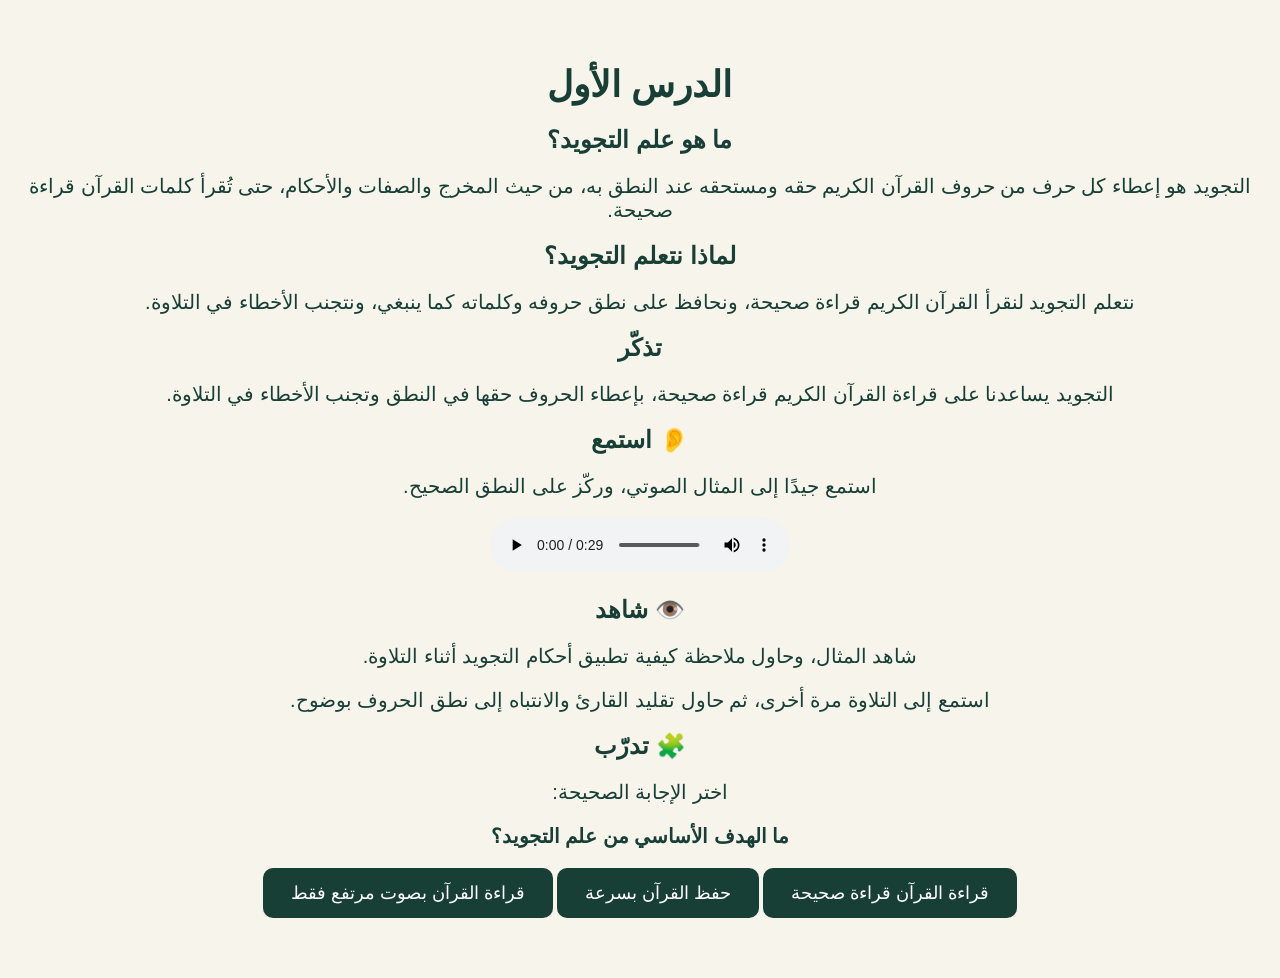
==== lecon1.html @ 3bf8f515 "Update lecon1.html" ====
<!DOCTYPE html>
<html lang="ar" dir="rtl">
<head>
  <meta charset="UTF-8">
  <meta name="viewport" content="width=device-width, initial-scale=1.0">
  <title>الدرس الأول - ما هو علم التجويد؟</title>
  <link rel="stylesheet" href="style.css">
</head>

<body>
  <h1>الدرس الأول</h1>
  <h2>ما هو علم التجويد؟</h2>
  <p>
التجويد هو إعطاء كل حرف من حروف القرآن الكريم حقه ومستحقه عند النطق به، من حيث المخرج والصفات والأحكام، حتى تُقرأ كلمات القرآن قراءة صحيحة.
</p>
  <h2>لماذا نتعلم التجويد؟</h2>
  <p>
نتعلم التجويد لنقرأ القرآن الكريم قراءة صحيحة، ونحافظ على نطق حروفه وكلماته كما ينبغي، ونتجنب الأخطاء في التلاوة.
</p>
  <h2>تذكّر</h2>
<p>
التجويد يساعدنا على قراءة القرآن الكريم قراءة صحيحة، بإعطاء الحروف حقها في النطق وتجنب الأخطاء في التلاوة.
</p>
  <h2>👂 استمع</h2>
<p>استمع جيدًا إلى المثال الصوتي، وركّز على النطق الصحيح.</p>
<audio controls>
  <source src="112.mp3" type="audio/mpeg">
</audio>
  <h2>👁️ شاهد</h2>
<p>شاهد المثال، وحاول ملاحظة كيفية تطبيق أحكام التجويد أثناء التلاوة.</p>
  <p>استمع إلى التلاوة مرة أخرى، ثم حاول تقليد القارئ والانتباه إلى نطق الحروف بوضوح.</p>
 <h2>🧩 تدرّب</h2>
<p>اختر الإجابة الصحيحة:</p>
<p><strong>ما الهدف الأساسي من علم التجويد؟</strong></p>
<div class="reponses">
    <button onclick="document.getElementById('resultat').innerHTML='✅ إجابة صحيحة'">قراءة القرآن قراءة صحيحة</button>
  <button>حفظ القرآن بسرعة</button>
  <button>قراءة القرآن بصوت مرتفع فقط</button>
</div>
  <p id="resultat"></p>
</body>
</html>
---- style.css ----
body {
  direction: rtl;
  text-align: center;
  font-family: Arial, sans-serif;
  margin: 0;
  padding: 40px 20px;
  background: #f7f4ec;
  color: #173f35;
}

h1 {
  font-size: 36px;
  margin-bottom: 10px;
}

p {
  font-size: 20px;
}
button {
  background: #173f35;
  color: white;
  border: none;
  padding: 14px 28px;
  font-size: 18px;
  border-radius: 10px;
  cursor: pointer;
}
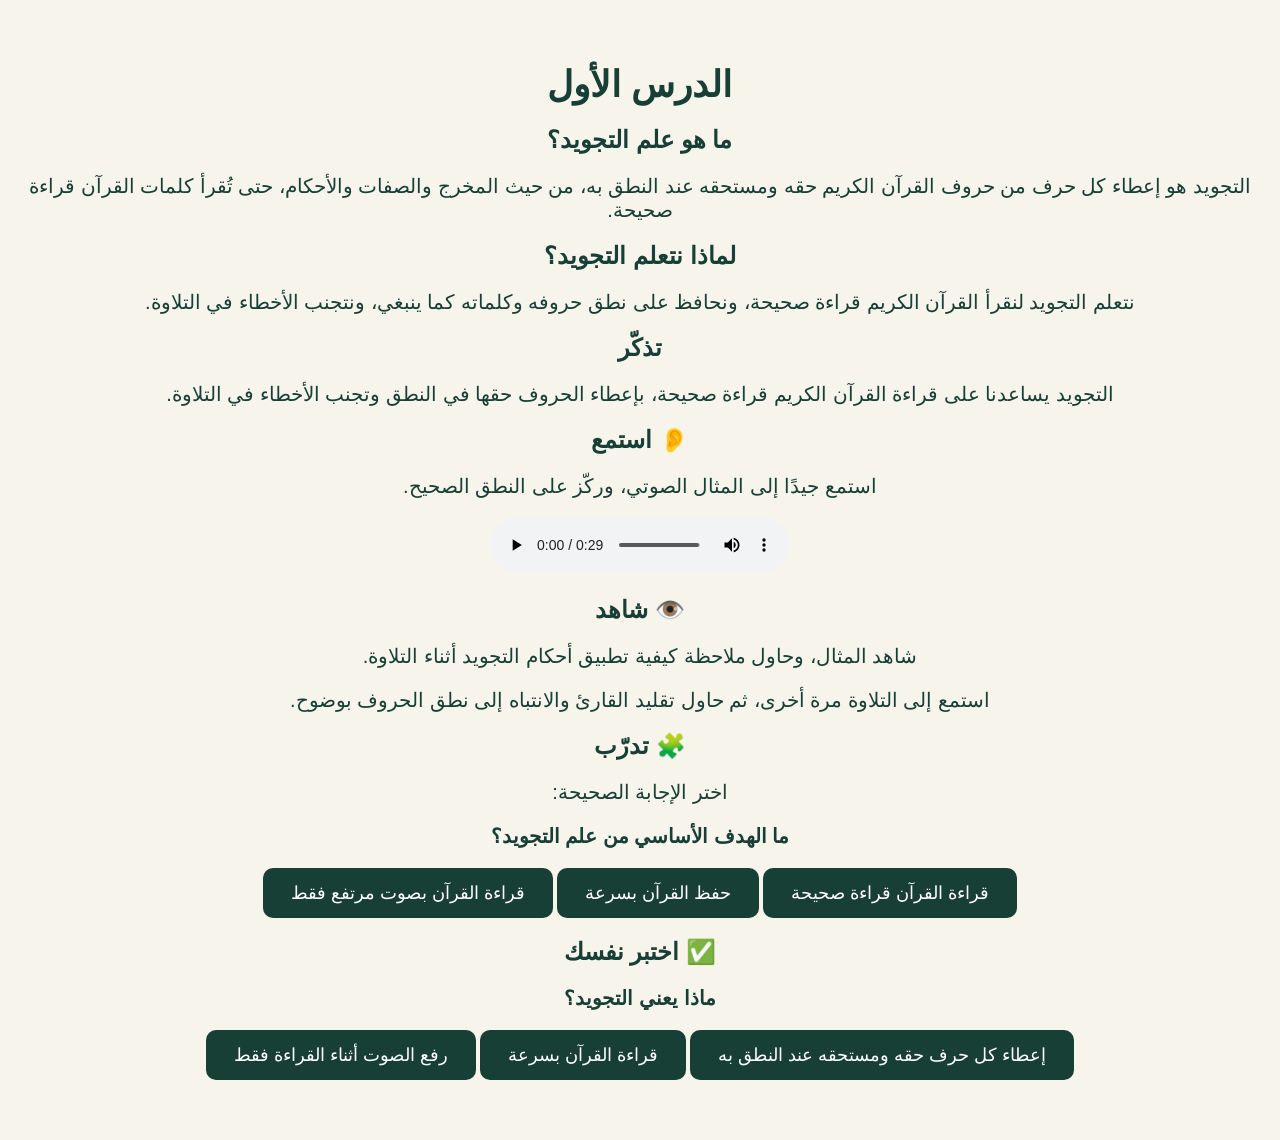
==== commit 1765c557: "Update lecon1.html" ====
--- a/lecon1.html
+++ b/lecon1.html
@@ -34,9 +34,17 @@
 <p><strong>ما الهدف الأساسي من علم التجويد؟</strong></p>
 <div class="reponses">
     <button onclick="document.getElementById('resultat').innerHTML='✅ إجابة صحيحة'">قراءة القرآن قراءة صحيحة</button>
-  <button>حفظ القرآن بسرعة</button>
-  <button>قراءة القرآن بصوت مرتفع فقط</button>
+  <button onclick="document.getElementById('resultat').innerHTML='❌ إجابة غير صحيحة، حاول مرة أخرى'">حفظ القرآن بسرعة</button>
+  <button onclick="document.getElementById('resultat').innerHTML='❌ إجابة غير صحيحة، حاول مرة أخرى'">قراءة القرآن بصوت مرتفع فقط</button>
 </div>
   <p id="resultat"></p>
+  <h2>✅ اختبر نفسك</h2>
+  <p><strong>ماذا يعني التجويد؟</strong></p>
+  <div class="reponses">
+  <button onclick="document.getElementById('resultat-test').innerHTML='✅ إجابة صحيحة'">إعطاء كل حرف حقه ومستحقه عند النطق به</button>
+    <button onclick="document.getElementById('resultat-test').innerHTML='❌ إجابة غير صحيحة، حاول مرة أخرى'">قراءة القرآن بسرعة</button>
+    <button onclick="document.getElementById('resultat-test').innerHTML='❌ إجابة غير صحيحة، حاول مرة أخرى'">رفع الصوت أثناء القراءة فقط</button>
+    </div>
+  <p id="resultat-test"></p>
 </body>
 </html>
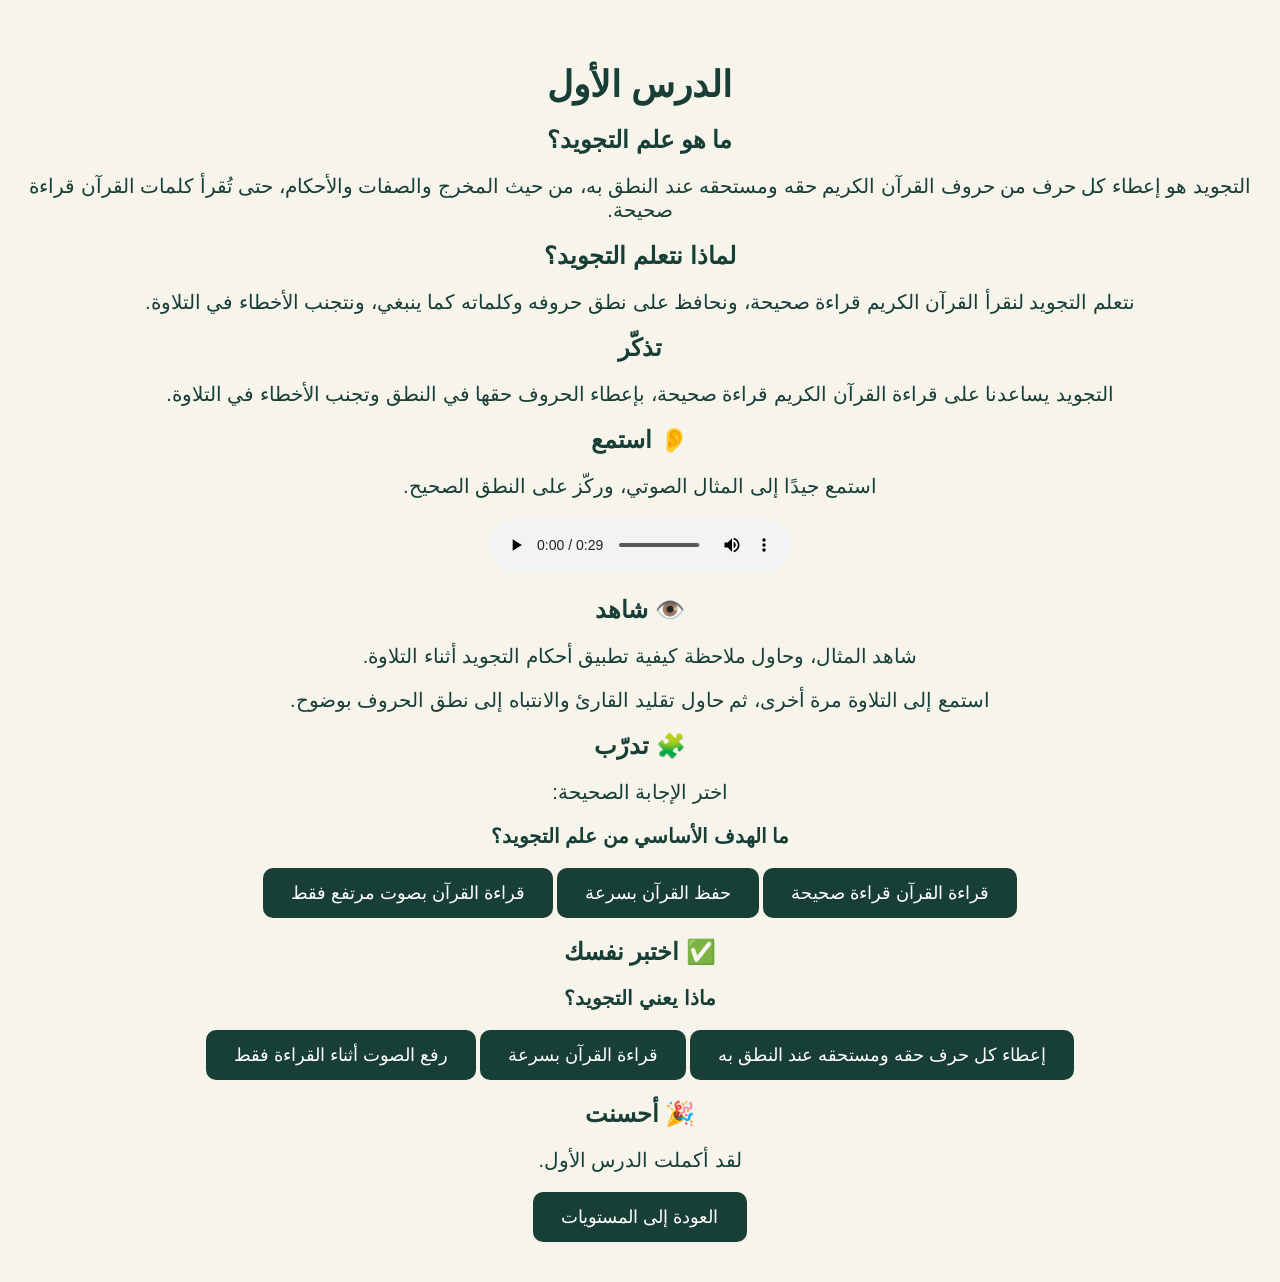
==== commit 5e9cccb4: "Update lecon1.html" ====
--- a/lecon1.html
+++ b/lecon1.html
@@ -46,5 +46,8 @@
     <button onclick="document.getElementById('resultat-test').innerHTML='❌ إجابة غير صحيحة، حاول مرة أخرى'">رفع الصوت أثناء القراءة فقط</button>
     </div>
   <p id="resultat-test"></p>
+  <h2>🎉 أحسنت</h2>
+<p>لقد أكملت الدرس الأول.</p>
+  <a href="niveaux.html"><button>العودة إلى المستويات</button></a>
 </body>
 </html>
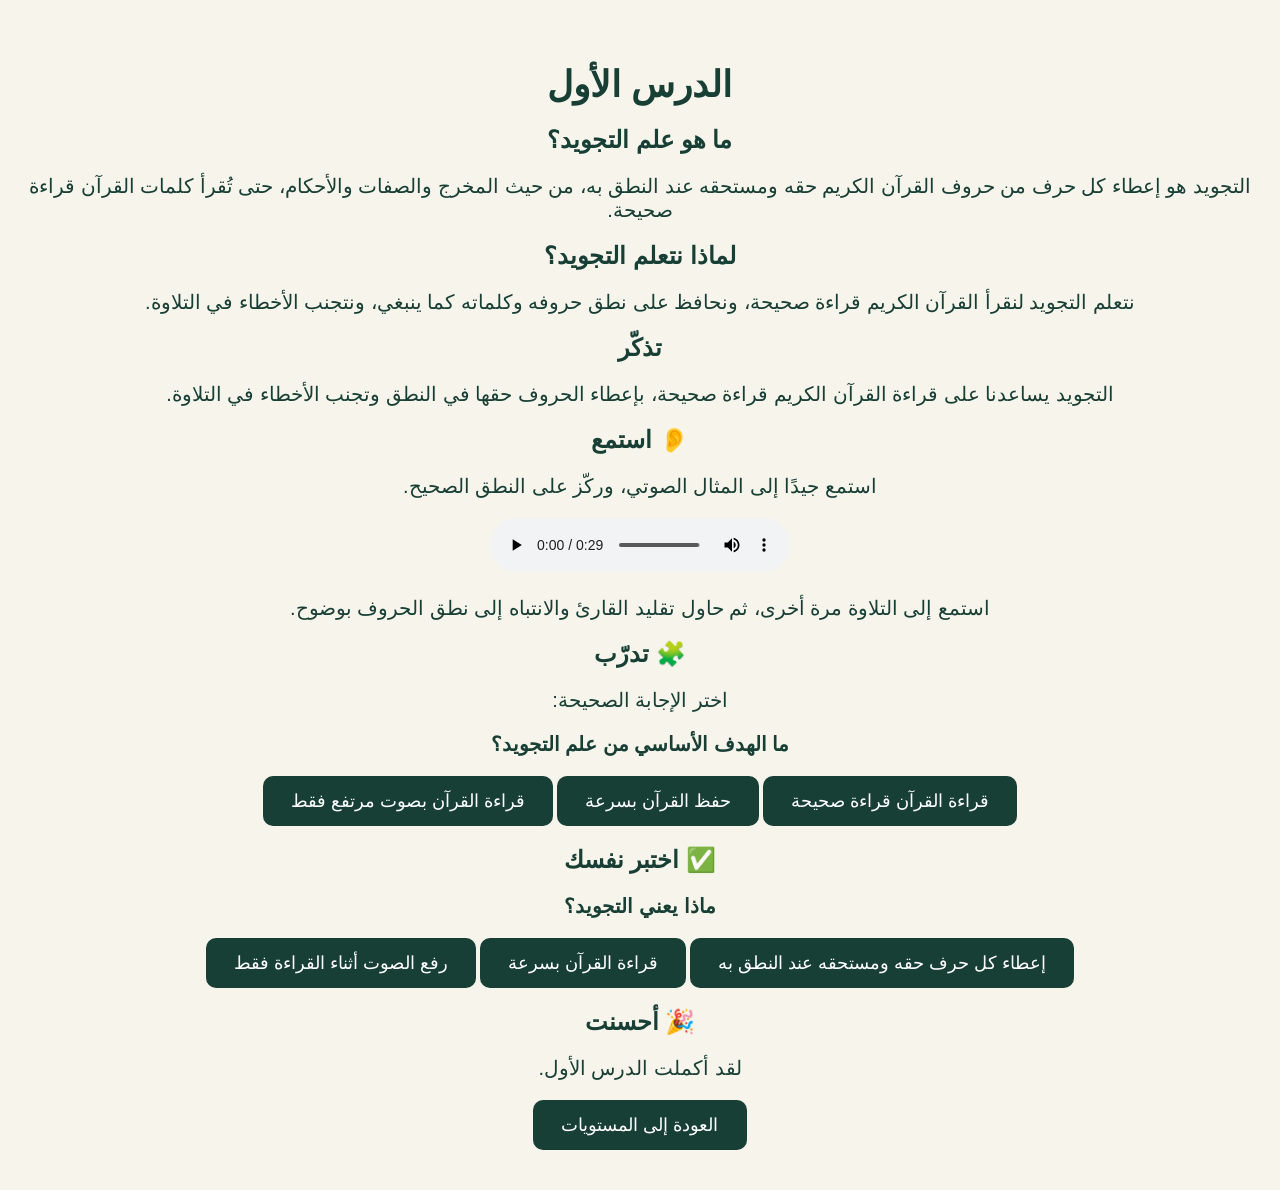
==== commit 31c5a8ec: "Update lecon1.html" ====
--- a/lecon1.html
+++ b/lecon1.html
@@ -26,8 +26,6 @@
 <audio controls>
   <source src="112.mp3" type="audio/mpeg">
 </audio>
-  <h2>👁️ شاهد</h2>
-<p>شاهد المثال، وحاول ملاحظة كيفية تطبيق أحكام التجويد أثناء التلاوة.</p>
   <p>استمع إلى التلاوة مرة أخرى، ثم حاول تقليد القارئ والانتباه إلى نطق الحروف بوضوح.</p>
  <h2>🧩 تدرّب</h2>
 <p>اختر الإجابة الصحيحة:</p>
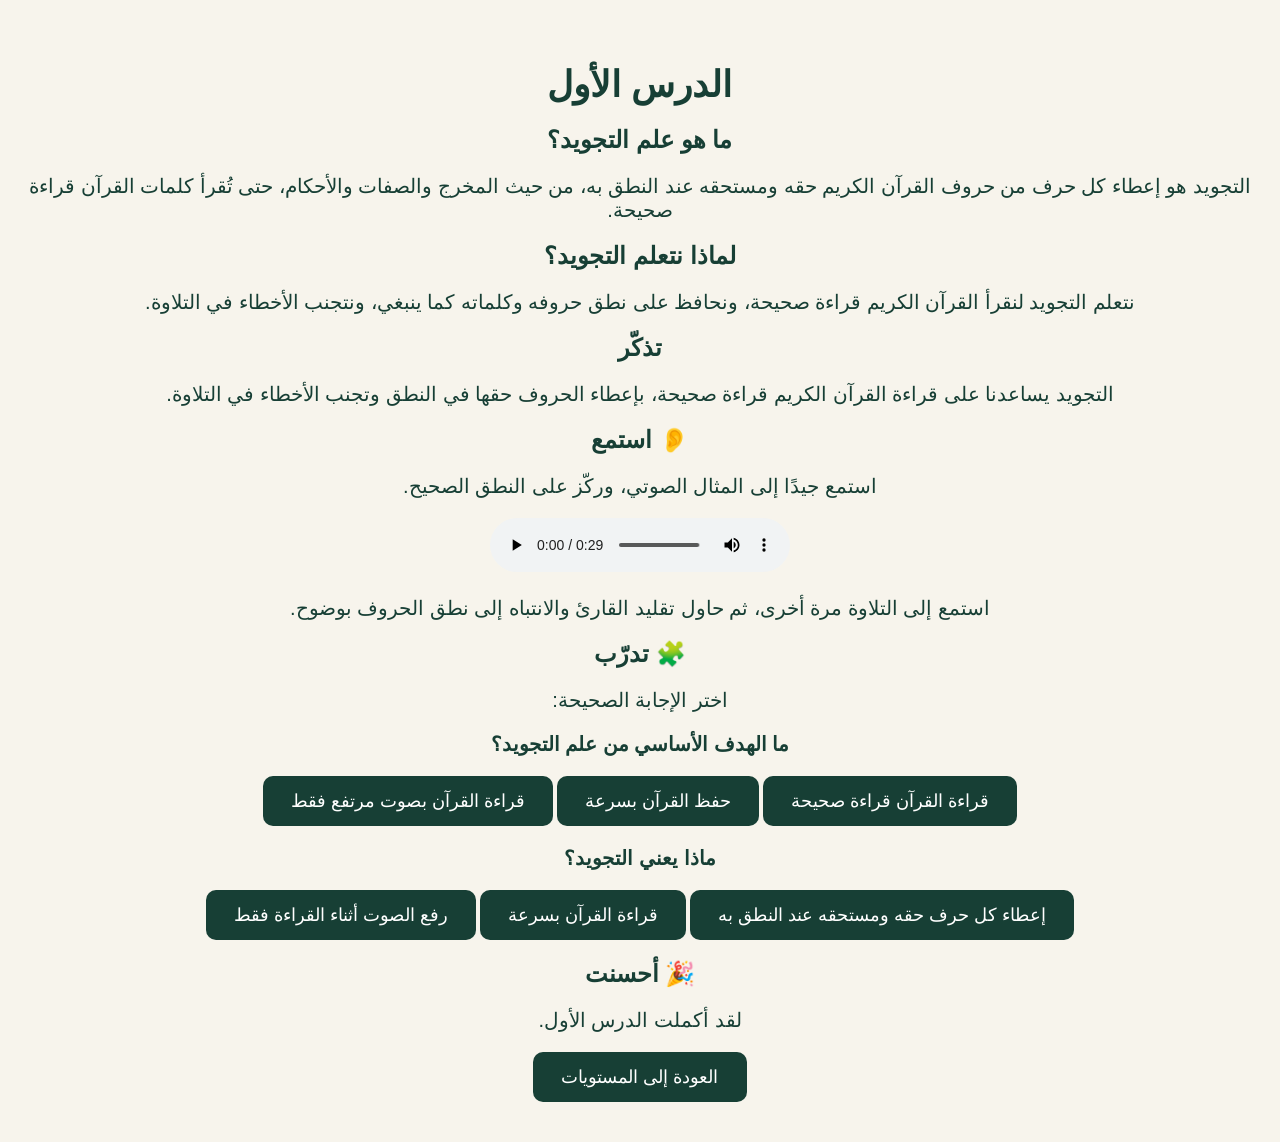
==== commit 8e951310: "Update lecon1.html" ====
--- a/lecon1.html
+++ b/lecon1.html
@@ -36,7 +36,6 @@
   <button onclick="document.getElementById('resultat').innerHTML='❌ إجابة غير صحيحة، حاول مرة أخرى'">قراءة القرآن بصوت مرتفع فقط</button>
 </div>
   <p id="resultat"></p>
-  <h2>✅ اختبر نفسك</h2>
   <p><strong>ماذا يعني التجويد؟</strong></p>
   <div class="reponses">
   <button onclick="document.getElementById('resultat-test').innerHTML='✅ إجابة صحيحة'">إعطاء كل حرف حقه ومستحقه عند النطق به</button>
@@ -47,5 +46,19 @@
   <h2>🎉 أحسنت</h2>
 <p>لقد أكملت الدرس الأول.</p>
   <a href="niveaux.html"><button>العودة إلى المستويات</button></a>
+<script>
+function reinitialiserResultats() {
+  const resultat = document.getElementById("resultat");
+  const resultatTest = document.getElementById("resultat-test");
+
+  if (resultat) resultat.textContent = "";
+  if (resultatTest) resultatTest.textContent = "";
+}
+
+window.addEventListener("pageshow", function () {
+  reinitialiserResultats();
+  setTimeout(reinitialiserResultats, 100);
+});
+</script>
 </body>
 </html>
